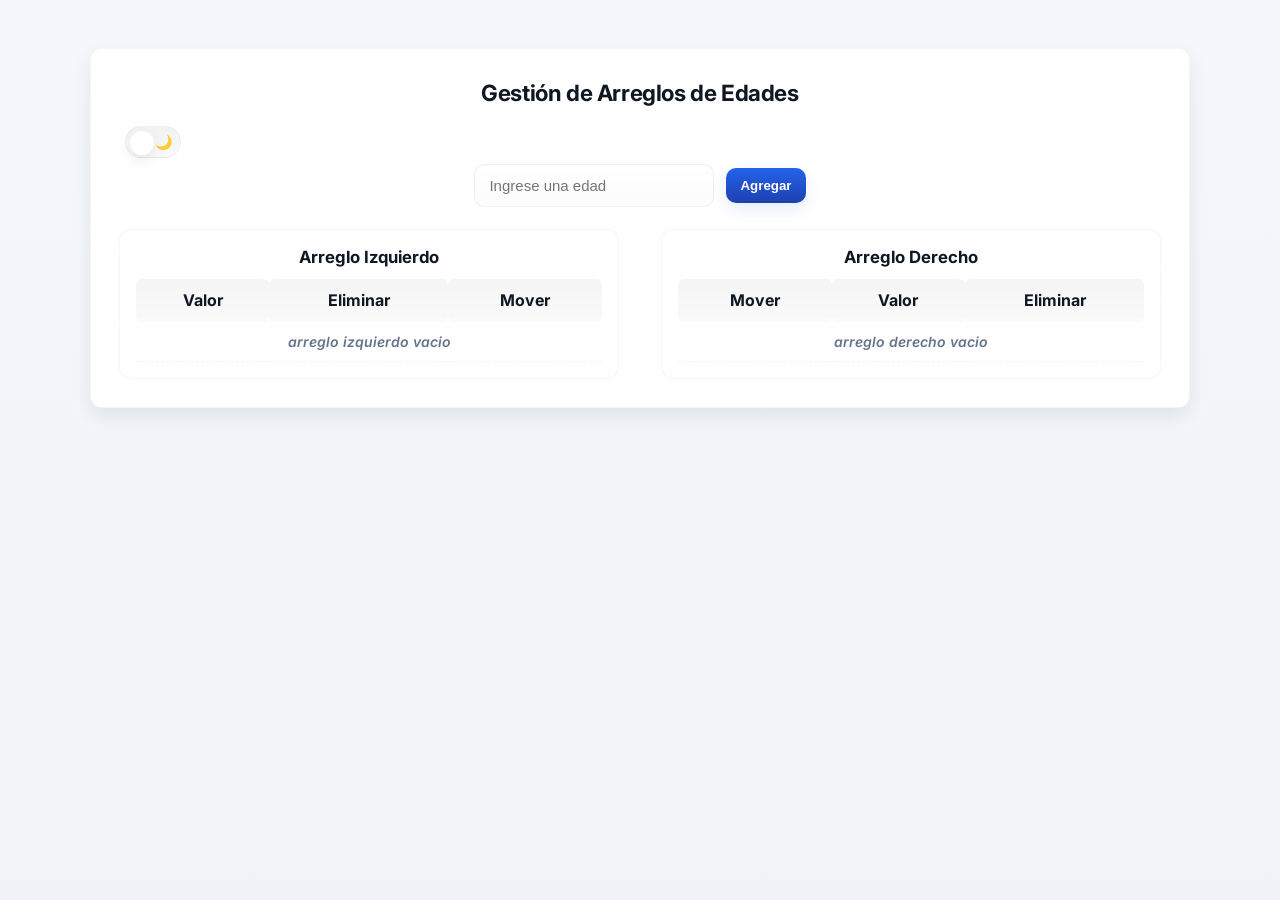
==== index.html @ ac36df4c "Taller parte Final, index.htm para Vercel" ====
<!DOCTYPE html>
<html lang="es">

<head>
    <meta charset="UTF-8">
    <meta name="viewport" content="width=device-width, initial-scale=1.0">
    <title>Arreglos de Edades</title>
    <link rel="stylesheet" href="arreglos.css">
    <link href="https://fonts.googleapis.com/css2?family=Inter:wght@300;400;600;700&display=swap" rel="stylesheet">
    <script src="arreglos.js"></script>
</head>

<body>
    

    <main class="contenedor">
        <h1>Gestión de Arreglos de Edades</h1>
        <!-- Switch de tema (reemplaza al botón #themeToggle) -->
        <div class="theme-switch-wrapper" title="Cambiar tema">
        <input id="themeSwitch" class="theme-switch" type="checkbox" role="switch" aria-checked="false" />
        <label for="themeSwitch" class="theme-switch-label">
            <span class="icon-sun" aria-hidden="true">☀️</span>
            <span class="icon-moon" aria-hidden="true">🌙</span>
        </label>
        </div>
        
        <section class="formulario">
            <input type="number" id="edad" placeholder="Ingrese una edad">
            <button onclick="agregarEdad()">Agregar</button>
        </section>

        <section class="tablas">
            <div class="tabla-contenedor">
                <h2>Arreglo Izquierdo</h2>
                
                <table>
                    <thead>
                        <tr>
                            <th>Valor</th>
                            <th>Eliminar</th>
                            <th>Mover</th>
                        </tr>
                    </thead>
                    <tbody id="tablaIzquierda">
                        <tr>
                            <td>12</td>
                            <td>
                                <button class="btn-eliminar">Eliminar</button>
                            </td>
                            <td>
                                <button class="btn-mover">➜</button>
                            </td>
                        </tr>
                        <tr>
                            <td>15</td>
                            <td>
                                <button class="btn-eliminar">Eliminar</button>
                            </td>
                            <td>
                                <button class="btn-mover">➜</button>
                            </td>
                        </tr>
                    </tbody>
                </table>
            </div>

            <div class="tabla-contenedor">
                <h2>Arreglo Derecho</h2>
                <table>
                    <thead>
                        <tr>
                            <th>Mover</th>
                            <th>Valor</th>
                            <th>Eliminar</th>
                        </tr>
                    </thead>
                    <tbody id="tablaDerecha">
                        <tr>
                            <td>
                                <button class="btn-mover">⬅</button>
                            </td>
                            <td>20</td>
                            <td>
                                <button class="btn-eliminar">Eliminar</button>
                            </td>
                        </tr>

                        <tr>
                            <td>
                                <button class="btn-mover">⬅</button>
                            </td>
                            <td>25</td>
                            <td>
                                <button class="btn-eliminar">Eliminar</button>
                            </td>
                        </tr>

                    </tbody>
                </table>
            </div>
        </section>
    </main>

    
</body>

</html>
---- arreglos.css ----
/* arreglos.css
   Estilo corporativo claro/oscuro, responsive y animaciones para filas.
   - Usa variables CSS para fácil personalización.
   - Clases de animación: .row-enter, .row-move, .row-exit
   - Soporta toggle por .dark en <body> o por prefers-color-scheme.
*/

/* -------------------------
   Variables (tema claro)
   ------------------------- */
:root{
  --bg: #f4f7fb;
  --card: #ffffff;
  --text: #0f1724;
  --muted: #64748b;
  --primary: #2563eb;
  --primary-600: #1e40af;
  --success: #16a34a;
  --danger: #dc2626;
  --surface-shadow: 0 8px 20px rgba(2,6,23,0.08);
  --glass: rgba(255,255,255,0.6);
  --mono: ui-monospace, "Roboto Mono", "Courier New", monospace;
  --transition-fast: 180ms cubic-bezier(.2,.8,.2,1);
  --radius: 12px;
  --max-width: 1100px;
}

/* -------------------------
   Dark theme overrides
   ------------------------- */
@media (prefers-color-scheme: dark){
  :root{
    --bg: #0b1220;
    --card: #081223;
    --text: #e6eef8;
    --muted: #9aa9bf;
    --primary: #3b82f6;
    --primary-600: #2563eb;
    --success: #34d399;
    --danger: #f87171;
    --surface-shadow: 0 10px 30px rgba(2,6,12,0.6);
    --glass: rgba(255,255,255,0.03);
  }
}
/* Manual dark toggle by adding .dark to body */
body.dark {
  --bg: #0b1220;
  --card: #081223;
  --text: #e6eef8;
  --muted: #9aa9bf;
  --primary: #3b82f6;
  --primary-600: #2563eb;
  --success: #34d399;
  --danger: #f87171;
  --surface-shadow: 0 10px 30px rgba(2,6,12,0.6);
  --glass: rgba(255,255,255,0.03);
}

/* -------------------------
   Base
   ------------------------- */
*{box-sizing:border-box}
html,body{height:100%}
body{
  margin:0;
  font-family: Inter, system-ui, -apple-system, "Segoe UI", Roboto, "Helvetica Neue", Arial;
  background: linear-gradient(180deg, var(--bg), color-mix(in srgb, var(--bg) 95%, black 2%));
  color:var(--text);
  -webkit-font-smoothing:antialiased;
  -moz-osx-font-smoothing:grayscale;
  line-height:1.4;
  padding:28px 14px;
}

/* -------------------------
   Contenedor principal
   ------------------------- */
.contenedor{
  width:90%;
  max-width:var(--max-width);
  margin: 20px auto;
  background: linear-gradient(180deg, rgba(255,255,255,0.6), rgba(255,255,255,0.45));
  background-color: var(--card);
  padding:28px;
  border-radius:var(--radius);
  box-shadow:var(--surface-shadow);
  border: 1px solid rgba(15,23,36,0.04);
  transition: box-shadow var(--transition-fast), transform var(--transition-fast);
}

/* header */
h1{
  text-align:center;
  margin:0 0 18px 0;
  font-weight:700;
  letter-spacing:-0.4px;
  font-size:1.4rem;
  color:var(--text);
}

/* formulario */
.formulario{
  display:flex;
  gap:12px;
  justify-content:center;
  align-items:center;
  margin-bottom:22px;
  flex-wrap:wrap;
}
input[type="number"]{
  padding:12px 14px;
  width:240px;
  border-radius:10px;
  border:1px solid rgba(15,23,36,0.06);
  background: linear-gradient(180deg, rgba(255,255,255,0.02), rgba(0,0,0,0.01));
  font-size:15px;
  color:var(--text);
  outline:none;
  transition: box-shadow var(--transition-fast), transform var(--transition-fast);
}
input[type="number"]:focus{
  box-shadow: 0 6px 18px rgba(37,99,235,0.12);
  transform: translateY(-1px);
  border-color: var(--primary);
}

button{
  padding:10px 14px;
  border:none;
  border-radius:10px;
  background:linear-gradient(180deg,var(--primary),var(--primary-600));
  color:white;
  font-weight:700;
  cursor:pointer;
  box-shadow: 0 6px 16px rgba(37,99,235,0.12);
  transition: transform 150ms ease, box-shadow 150ms ease, filter 150ms;
}
button:hover{ transform: translateY(-2px); filter:brightness(1.03); }
button:active{ transform: translateY(0); }
button:focus{ outline:2px solid color-mix(in srgb, var(--primary) 40%, transparent); }

/* botones tipo */
.btn-eliminar{
  background: linear-gradient(180deg,var(--danger), #b91c1c);
  box-shadow:none;
}
.btn-eliminar:hover{ filter:brightness(0.95); }
.btn-mover{
  background: linear-gradient(180deg,var(--success), #059669);
  box-shadow:none;
}
.btn-mover:hover{ filter:brightness(0.97); }

/* -------------------------
   Tablas y paneles
   ------------------------- */
.tablas{
  display:flex;
  gap:22px;
  justify-content:space-between;
  align-items:flex-start;
}
.tabla-contenedor{
  width:48%;
  min-width:260px;
  background: linear-gradient(180deg, var(--glass), rgba(0,0,0,0));
  padding:16px;
  border-radius:12px;
  border:1px solid rgba(15,23,36,0.035);
}
.tabla-contenedor h2{
  text-align:center;
  font-size:1.05rem;
  margin:0 0 10px 0;
  color:var(--text);
}

/* visual del arreglo */
.visual-array{
  background: linear-gradient(180deg, rgba(255,255,255,0.6), rgba(0,0,0,0.02));
  border:1px solid rgba(15,23,36,0.04);
  padding:10px;
  border-radius:10px;
  margin-bottom:12px;
  font-family: var(--mono);
  color:var(--primary-600);
  font-weight:700;
  text-align:center;
  min-height:38px;
  display:flex;
  align-items:center;
  justify-content:center;
  box-shadow: 0 6px 18px rgba(2,6,23,0.03) inset;
}

/* tabla básica */
table{
  width:100%;
  border-collapse:collapse;
  background:transparent;
}
thead th{
  background: linear-gradient(180deg, rgba(0,0,0,0.04), rgba(0,0,0,0.02));
  color:var(--text);
  padding:10px 12px;
  font-weight:700;
  border-radius:6px;
  text-align:center;
}
td{
  padding:10px 12px;
  text-align:center;
  border-bottom:1px dashed rgba(15,23,36,0.04);
  font-size:14px;
  color:var(--text);
}
tr:nth-child(even) td{
  background: linear-gradient(90deg, rgba(255,255,255,0.02), transparent);
}

/* estado empty */
.empty{
  color:var(--muted);
  font-style:italic;
  font-weight:600;
}

/* -------------------------
   Animaciones para filas
   ------------------------- */

/* Entrada suave desde abajo + opacidad */
@keyframes rowEntry {
  0% { transform: translateY(10px) scale(0.995); opacity: 0; filter: blur(2px); }
  60% { transform: translateY(-4px) scale(1.01); opacity: 1; filter: blur(0); }
  100% { transform: translateY(0) scale(1); opacity: 1; filter: blur(0); }
}
.row-enter {
  animation: rowEntry 360ms var(--transition-fast) both;
}

/* Movimiento / highlight breve (por ejemplo, al mover de un panel a otro) */
@keyframes rowMove {
  0% { transform: translateX(0) scale(1); background: rgba(37,99,235,0.02); }
  30% { transform: translateX(6px) scale(1.02); background: rgba(16,185,129,0.06); }
  100% { transform: translateX(0) scale(1); background: transparent; }
}
.row-move {
  animation: rowMove 520ms cubic-bezier(.2,.8,.2,1) both;
  box-shadow: 0 8px 20px rgba(37,99,235,0.06);
  border-radius:8px;
}

/* Salida suave hacia la derecha con desvanecimiento */
@keyframes rowExit {
  0% { transform: translateX(0) scale(1); opacity:1; }
  50% { transform: translateX(12px) scale(0.98); opacity:0.6; }
  100% { transform: translateX(30px) scale(0.95); opacity:0; height:0; margin:0; padding:0; }
}
.row-exit {
  animation: rowExit 320ms ease forwards;
}

/* Transiciones generales para botones/td */
td > button{
  min-width:84px;
  padding:8px 10px;
  font-size:13px;
}

/* -------------------------
   Micro-interacciones
   ------------------------- */
.table-row-highlight:hover td{
  transform: translateY(-2px);
  transition: transform 220ms ease;
}

/* -------------------------
   Responsive
   ------------------------- */
@media (max-width: 900px){
  .tablas{ gap:12px }
  .tabla-contenedor{ width:100% }
  .contenedor{ padding:18px }
  input[type="number"]{ width:100%; max-width:420px; }
}

@media (max-width: 480px){
  h1{ font-size:1.1rem; }
  td{ padding:8px 10px; font-size:13px; }
  button{ padding:9px 12px; font-size:13px; }
}

/* -------------------------
   Utility: foco accesible para filas/elementos
   ------------------------- */
.tr-focus:focus-within{
  outline: 3px solid color-mix(in srgb, var(--primary) 20%, transparent);
  border-radius: 8px;
}

#themeToggle {
  padding: 8px 10px;
  border-radius: 8px;
  border: 1px solid rgba(15,23,36,0.06);
  background: transparent;
  color: var(--text);
  font-weight: 700;
  cursor: pointer;
  margin-left: 6px;
}
#themeToggle:hover { transform: translateY(-1px); filter: brightness(1.02); }

/* Wrapper */
.theme-switch-wrapper {
  display: inline-flex;
  align-items: center;
  gap: 8px;
  margin-left: 6px;
}

/* Input oculto (pero accesible) */
.theme-switch {
  position: absolute;
  opacity: 0;
  width: 0;
  height: 0;
}

/* Label como slider */
.theme-switch-label {
  display: inline-block;
  width: 56px;
  height: 32px;
  background: linear-gradient(180deg, rgba(15,23,36,0.06), rgba(0,0,0,0.02));
  border-radius: 999px;
  position: relative;
  cursor: pointer;
  border: 1px solid rgba(15,23,36,0.04);
  transition: background 180ms ease, box-shadow 180ms ease, transform 120ms ease;
  padding: 4px;
  box-sizing: border-box;
}

/* Knob */
.theme-switch-label::after {
  content: "";
  position: absolute;
  top: 4px;
  left: 4px;
  width: 24px;
  height: 24px;
  border-radius: 50%;
  background: white;
  box-shadow: 0 6px 14px rgba(2,6,23,0.08);
  transition: transform 220ms cubic-bezier(.2,.8,.2,1);
}

/* Icons inside the label */
.theme-switch-label .icon-sun,
.theme-switch-label .icon-moon {
  position: absolute;
  top: 50%;
  transform: translateY(-50%);
  font-size: 14px;
  pointer-events: none;
  opacity: 0.9;
}

/* Sun on left, moon on right */
.theme-switch-label .icon-sun { left: 8px; }
.theme-switch-label .icon-moon { right: 8px; }

/* Estado checked: mover knob a la derecha y cambiar fondo */
.theme-switch:checked + .theme-switch-label {
  background: linear-gradient(180deg, var(--primary), var(--primary-600));
  box-shadow: 0 8px 22px rgba(37,99,235,0.10);
}
.theme-switch:checked + .theme-switch-label::after {
  transform: translateX(24px);
}

/* Ajustes para modo oscuro visual (opcional) */
body.dark .theme-switch-label {
  background: linear-gradient(180deg, rgba(255,255,255,0.03), rgba(255,255,255,0.01));
  border-color: rgba(255,255,255,0.03);
}
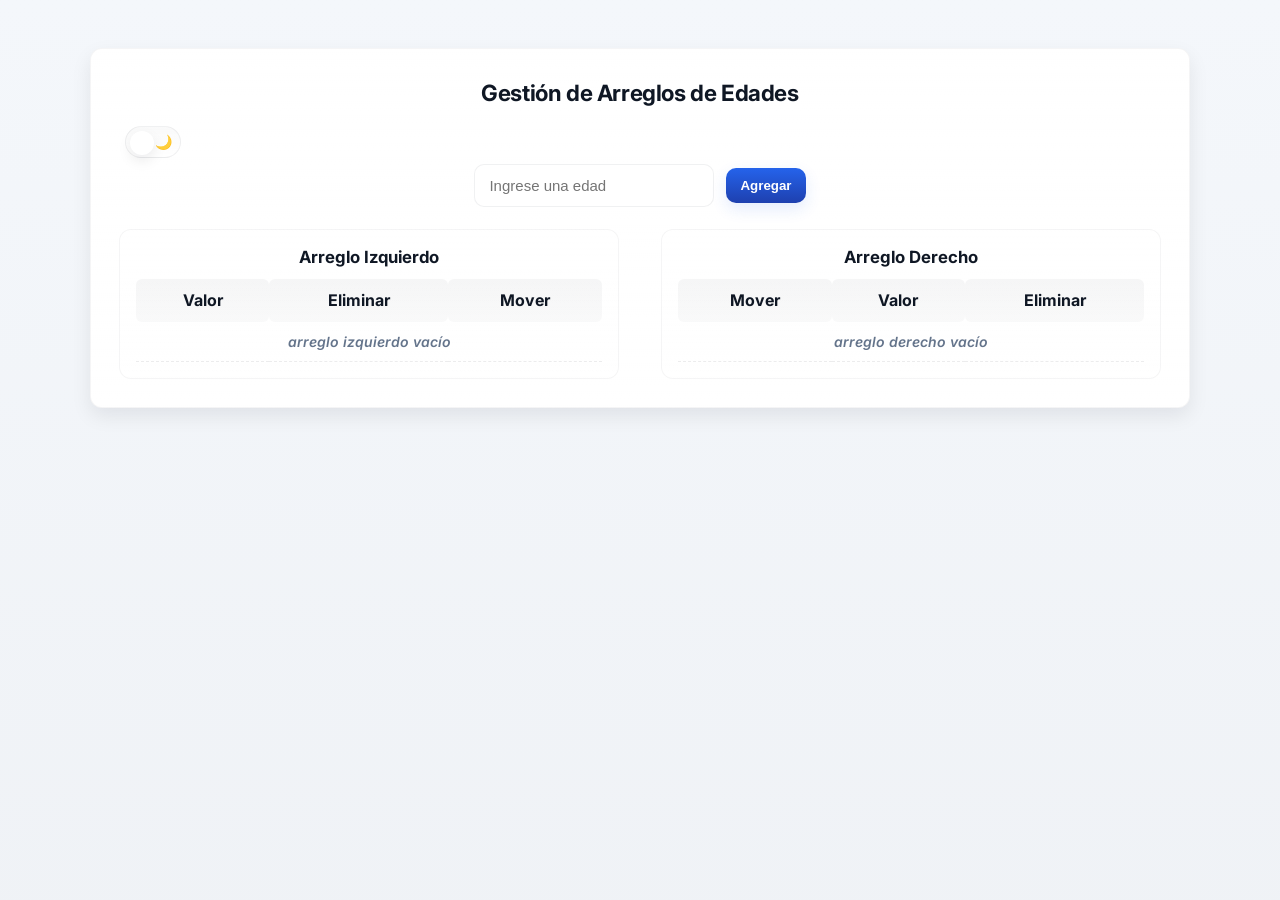
==== commit 91e1e9ae: "Taller parte Final, correcciones para vercel, switch modo oscuro" ====
--- a/index.html
+++ b/index.html
@@ -1,107 +1,86 @@
 <!DOCTYPE html>
 <html lang="es">
+<head>
+  <meta charset="UTF-8" />
+  <meta name="viewport" content="width=device-width, initial-scale=1.0"/>
+  <title>Arreglos de Edades</title>
 
-<head>
-    <meta charset="UTF-8">
-    <meta name="viewport" content="width=device-width, initial-scale=1.0">
-    <title>Arreglos de Edades</title>
-    <link rel="stylesheet" href="arreglos.css">
-    <link href="https://fonts.googleapis.com/css2?family=Inter:wght@300;400;600;700&display=swap" rel="stylesheet">
-    <script src="arreglos.js"></script>
+  <!-- CSS: con query param para forzar actualización en producción -->
+  <link rel="stylesheet" href="arreglos.css?v=1.2">
+  <link href="https://fonts.googleapis.com/css2?family=Inter:wght@300;400;600;700&display=swap" rel="stylesheet">
 </head>
+<body>
+  <main class="contenedor">
+    <h1>Gestión de Arreglos de Edades</h1>
 
-<body>
-    
+    <!-- Switch de tema -->
+    <div class="theme-switch-wrapper" title="Cambiar tema">
+      <input id="themeSwitch" class="theme-switch" type="checkbox" role="switch" aria-checked="false" />
+      <label for="themeSwitch" class="theme-switch-label">
+        <span class="icon-sun" aria-hidden="true">☀️</span>
+        <span class="icon-moon" aria-hidden="true">🌙</span>
+      </label>
+    </div>
 
-    <main class="contenedor">
-        <h1>Gestión de Arreglos de Edades</h1>
-        <!-- Switch de tema (reemplaza al botón #themeToggle) -->
-        <div class="theme-switch-wrapper" title="Cambiar tema">
-        <input id="themeSwitch" class="theme-switch" type="checkbox" role="switch" aria-checked="false" />
-        <label for="themeSwitch" class="theme-switch-label">
-            <span class="icon-sun" aria-hidden="true">☀️</span>
-            <span class="icon-moon" aria-hidden="true">🌙</span>
-        </label>
-        </div>
-        
-        <section class="formulario">
-            <input type="number" id="edad" placeholder="Ingrese una edad">
-            <button onclick="agregarEdad()">Agregar</button>
-        </section>
+    <section class="formulario">
+      <input type="number" id="edad" placeholder="Ingrese una edad" />
+      <button onclick="agregarEdad()">Agregar</button>
+    </section>
 
-        <section class="tablas">
-            <div class="tabla-contenedor">
-                <h2>Arreglo Izquierdo</h2>
-                
-                <table>
-                    <thead>
-                        <tr>
-                            <th>Valor</th>
-                            <th>Eliminar</th>
-                            <th>Mover</th>
-                        </tr>
-                    </thead>
-                    <tbody id="tablaIzquierda">
-                        <tr>
-                            <td>12</td>
-                            <td>
-                                <button class="btn-eliminar">Eliminar</button>
-                            </td>
-                            <td>
-                                <button class="btn-mover">➜</button>
-                            </td>
-                        </tr>
-                        <tr>
-                            <td>15</td>
-                            <td>
-                                <button class="btn-eliminar">Eliminar</button>
-                            </td>
-                            <td>
-                                <button class="btn-mover">➜</button>
-                            </td>
-                        </tr>
-                    </tbody>
-                </table>
-            </div>
+    <section class="tablas">
+      <div class="tabla-contenedor">
+        <h2>Arreglo Izquierdo</h2>
+        <table>
+          <thead>
+            <tr>
+              <th>Valor</th>
+              <th>Eliminar</th>
+              <th>Mover</th>
+            </tr>
+          </thead>
+          <tbody id="tablaIzquierda">
+            <tr>
+              <td>12</td>
+              <td><button class="btn-eliminar">Eliminar</button></td>
+              <td><button class="btn-mover">➜</button></td>
+            </tr>
+            <tr>
+              <td>15</td>
+              <td><button class="btn-eliminar">Eliminar</button></td>
+              <td><button class="btn-mover">➜</button></td>
+            </tr>
+          </tbody>
+        </table>
+      </div>
 
-            <div class="tabla-contenedor">
-                <h2>Arreglo Derecho</h2>
-                <table>
-                    <thead>
-                        <tr>
-                            <th>Mover</th>
-                            <th>Valor</th>
-                            <th>Eliminar</th>
-                        </tr>
-                    </thead>
-                    <tbody id="tablaDerecha">
-                        <tr>
-                            <td>
-                                <button class="btn-mover">⬅</button>
-                            </td>
-                            <td>20</td>
-                            <td>
-                                <button class="btn-eliminar">Eliminar</button>
-                            </td>
-                        </tr>
+      <div class="tabla-contenedor">
+        <h2>Arreglo Derecho</h2>
+        <table>
+          <thead>
+            <tr>
+              <th>Mover</th>
+              <th>Valor</th>
+              <th>Eliminar</th>
+            </tr>
+          </thead>
+          <tbody id="tablaDerecha">
+            <tr>
+              <td><button class="btn-mover">⬅</button></td>
+              <td>20</td>
+              <td><button class="btn-eliminar">Eliminar</button></td>
+            </tr>
+            <tr>
+              <td><button class="btn-mover">⬅</button></td>
+              <td>25</td>
+              <td><button class="btn-eliminar">Eliminar</button></td>
+            </tr>
+          </tbody>
+        </table>
+      </div>
+    </section>
+  </main>
 
-                        <tr>
-                            <td>
-                                <button class="btn-mover">⬅</button>
-                            </td>
-                            <td>25</td>
-                            <td>
-                                <button class="btn-eliminar">Eliminar</button>
-                            </td>
-                        </tr>
-
-                    </tbody>
-                </table>
-            </div>
-        </section>
-    </main>
-
-    
+  <!-- JS al final del body para asegurar DOM disponible; con version param para cache-busting -->
+  <script src="arreglos.js?v=1.2"></script>
 </body>
-
 </html>
--- a/arreglos.css
+++ b/arreglos.css
@@ -1,8 +1,5 @@
 /* arreglos.css
-   Estilo corporativo claro/oscuro, responsive y animaciones para filas.
-   - Usa variables CSS para fácil personalización.
-   - Clases de animación: .row-enter, .row-move, .row-exit
-   - Soporta toggle por .dark en <body> o por prefers-color-scheme.
+   Tema claro/oscuro responsivo, con variables theme-aware y animaciones.
 */
 
 /* -------------------------
@@ -19,6 +16,7 @@
   --danger: #dc2626;
   --surface-shadow: 0 8px 20px rgba(2,6,23,0.08);
   --glass: rgba(255,255,255,0.6);
+  --overlay: rgba(15,23,36,0.04);
   --mono: ui-monospace, "Roboto Mono", "Courier New", monospace;
   --transition-fast: 180ms cubic-bezier(.2,.8,.2,1);
   --radius: 12px;
@@ -26,7 +24,7 @@
 }
 
 /* -------------------------
-   Dark theme overrides
+   Dark theme overrides (prefers)
    ------------------------- */
 @media (prefers-color-scheme: dark){
   :root{
@@ -40,9 +38,13 @@
     --danger: #f87171;
     --surface-shadow: 0 10px 30px rgba(2,6,12,0.6);
     --glass: rgba(255,255,255,0.03);
+    --overlay: rgba(255,255,255,0.03);
   }
 }
-/* Manual dark toggle by adding .dark to body */
+
+/* Manual dark toggle by adding .dark to body
+   (body.dark should come AFTER the @media block if you edit the file)
+*/
 body.dark {
   --bg: #0b1220;
   --card: #081223;
@@ -54,6 +56,7 @@
   --danger: #f87171;
   --surface-shadow: 0 10px 30px rgba(2,6,12,0.6);
   --glass: rgba(255,255,255,0.03);
+  --overlay: rgba(255,255,255,0.03);
 }
 
 /* -------------------------
@@ -79,12 +82,13 @@
   width:90%;
   max-width:var(--max-width);
   margin: 20px auto;
-  background: linear-gradient(180deg, rgba(255,255,255,0.6), rgba(255,255,255,0.45));
   background-color: var(--card);
+  /* ligera capa 'glass' que respeta el tema */
+  background-image: linear-gradient(180deg, var(--glass), rgba(0,0,0,0));
   padding:28px;
   border-radius:var(--radius);
   box-shadow:var(--surface-shadow);
-  border: 1px solid rgba(15,23,36,0.04);
+  border: 1px solid color-mix(in srgb, var(--text) 4%, transparent);
   transition: box-shadow var(--transition-fast), transform var(--transition-fast);
 }
 
@@ -111,8 +115,8 @@
   padding:12px 14px;
   width:240px;
   border-radius:10px;
-  border:1px solid rgba(15,23,36,0.06);
-  background: linear-gradient(180deg, rgba(255,255,255,0.02), rgba(0,0,0,0.01));
+  border:1px solid color-mix(in srgb, var(--text) 6%, transparent);
+  background-color: color-mix(in srgb, var(--card) 92%, white 8%);
   font-size:15px;
   color:var(--text);
   outline:none;
@@ -163,10 +167,10 @@
 .tabla-contenedor{
   width:48%;
   min-width:260px;
-  background: linear-gradient(180deg, var(--glass), rgba(0,0,0,0));
+  background: linear-gradient(180deg, color-mix(in srgb, var(--glass) 80%, var(--card) 20%), rgba(0,0,0,0));
   padding:16px;
   border-radius:12px;
-  border:1px solid rgba(15,23,36,0.035);
+  border:1px solid color-mix(in srgb, var(--text) 4%, transparent);
 }
 .tabla-contenedor h2{
   text-align:center;
@@ -177,8 +181,8 @@
 
 /* visual del arreglo */
 .visual-array{
-  background: linear-gradient(180deg, rgba(255,255,255,0.6), rgba(0,0,0,0.02));
-  border:1px solid rgba(15,23,36,0.04);
+  background: linear-gradient(180deg, color-mix(in srgb, var(--card) 96%, white 4%), rgba(0,0,0,0));
+  border:1px solid color-mix(in srgb, var(--text) 6%, transparent);
   padding:10px;
   border-radius:10px;
   margin-bottom:12px;
@@ -200,7 +204,7 @@
   background:transparent;
 }
 thead th{
-  background: linear-gradient(180deg, rgba(0,0,0,0.04), rgba(0,0,0,0.02));
+  background: linear-gradient(180deg, var(--overlay), color-mix(in srgb, var(--overlay) 60%, transparent));
   color:var(--text);
   padding:10px 12px;
   font-weight:700;
@@ -210,12 +214,12 @@
 td{
   padding:10px 12px;
   text-align:center;
-  border-bottom:1px dashed rgba(15,23,36,0.04);
+  border-bottom:1px dashed color-mix(in srgb, var(--text) 8%, transparent);
   font-size:14px;
   color:var(--text);
 }
 tr:nth-child(even) td{
-  background: linear-gradient(90deg, rgba(255,255,255,0.02), transparent);
+  background: linear-gradient(90deg, color-mix(in srgb, var(--card) 98%, transparent), transparent);
 }
 
 /* estado empty */
@@ -241,8 +245,8 @@
 
 /* Movimiento / highlight breve (por ejemplo, al mover de un panel a otro) */
 @keyframes rowMove {
-  0% { transform: translateX(0) scale(1); background: rgba(37,99,235,0.02); }
-  30% { transform: translateX(6px) scale(1.02); background: rgba(16,185,129,0.06); }
+  0% { transform: translateX(0) scale(1); background: color-mix(in srgb, var(--overlay) 16%, transparent); }
+  30% { transform: translateX(6px) scale(1.02); background: color-mix(in srgb, var(--success) 8%, transparent); }
   100% { transform: translateX(0) scale(1); background: transparent; }
 }
 .row-move {
@@ -293,34 +297,16 @@
 }
 
 /* -------------------------
-   Utility: foco accesible para filas/elementos
-   ------------------------- */
-.tr-focus:focus-within{
-  outline: 3px solid color-mix(in srgb, var(--primary) 20%, transparent);
-  border-radius: 8px;
-}
-
-#themeToggle {
-  padding: 8px 10px;
-  border-radius: 8px;
-  border: 1px solid rgba(15,23,36,0.06);
-  background: transparent;
-  color: var(--text);
-  font-weight: 700;
-  cursor: pointer;
-  margin-left: 6px;
-}
-#themeToggle:hover { transform: translateY(-1px); filter: brightness(1.02); }
-
-/* Wrapper */
+   Theme switch (estilos)
+   ------------------------- */
 .theme-switch-wrapper {
   display: inline-flex;
   align-items: center;
   gap: 8px;
   margin-left: 6px;
-}
-
-/* Input oculto (pero accesible) */
+  position: relative;
+}
+
 .theme-switch {
   position: absolute;
   opacity: 0;
@@ -328,22 +314,20 @@
   height: 0;
 }
 
-/* Label como slider */
 .theme-switch-label {
   display: inline-block;
   width: 56px;
   height: 32px;
-  background: linear-gradient(180deg, rgba(15,23,36,0.06), rgba(0,0,0,0.02));
+  background: linear-gradient(180deg, color-mix(in srgb, var(--overlay) 60%, transparent), rgba(0,0,0,0));
   border-radius: 999px;
   position: relative;
   cursor: pointer;
-  border: 1px solid rgba(15,23,36,0.04);
+  border: 1px solid color-mix(in srgb, var(--text) 6%, transparent);
   transition: background 180ms ease, box-shadow 180ms ease, transform 120ms ease;
   padding: 4px;
   box-sizing: border-box;
 }
 
-/* Knob */
 .theme-switch-label::after {
   content: "";
   position: absolute;
@@ -352,12 +336,11 @@
   width: 24px;
   height: 24px;
   border-radius: 50%;
-  background: white;
+  background: var(--card);
   box-shadow: 0 6px 14px rgba(2,6,23,0.08);
   transition: transform 220ms cubic-bezier(.2,.8,.2,1);
 }
 
-/* Icons inside the label */
 .theme-switch-label .icon-sun,
 .theme-switch-label .icon-moon {
   position: absolute;
@@ -367,12 +350,9 @@
   pointer-events: none;
   opacity: 0.9;
 }
-
-/* Sun on left, moon on right */
 .theme-switch-label .icon-sun { left: 8px; }
 .theme-switch-label .icon-moon { right: 8px; }
 
-/* Estado checked: mover knob a la derecha y cambiar fondo */
 .theme-switch:checked + .theme-switch-label {
   background: linear-gradient(180deg, var(--primary), var(--primary-600));
   box-shadow: 0 8px 22px rgba(37,99,235,0.10);
@@ -380,9 +360,15 @@
 .theme-switch:checked + .theme-switch-label::after {
   transform: translateX(24px);
 }
-
-/* Ajustes para modo oscuro visual (opcional) */
 body.dark .theme-switch-label {
-  background: linear-gradient(180deg, rgba(255,255,255,0.03), rgba(255,255,255,0.01));
-  border-color: rgba(255,255,255,0.03);
+  background: linear-gradient(180deg, color-mix(in srgb, var(--overlay) 60%, transparent), rgba(0,0,0,0));
+  border-color: color-mix(in srgb, var(--text) 6%, transparent);
+}
+
+/* -------------------------
+   Utility: foco accesible para filas/elementos
+   ------------------------- */
+.tr-focus:focus-within{
+  outline: 3px solid color-mix(in srgb, var(--primary) 20%, transparent);
+  border-radius: 8px;
 }
